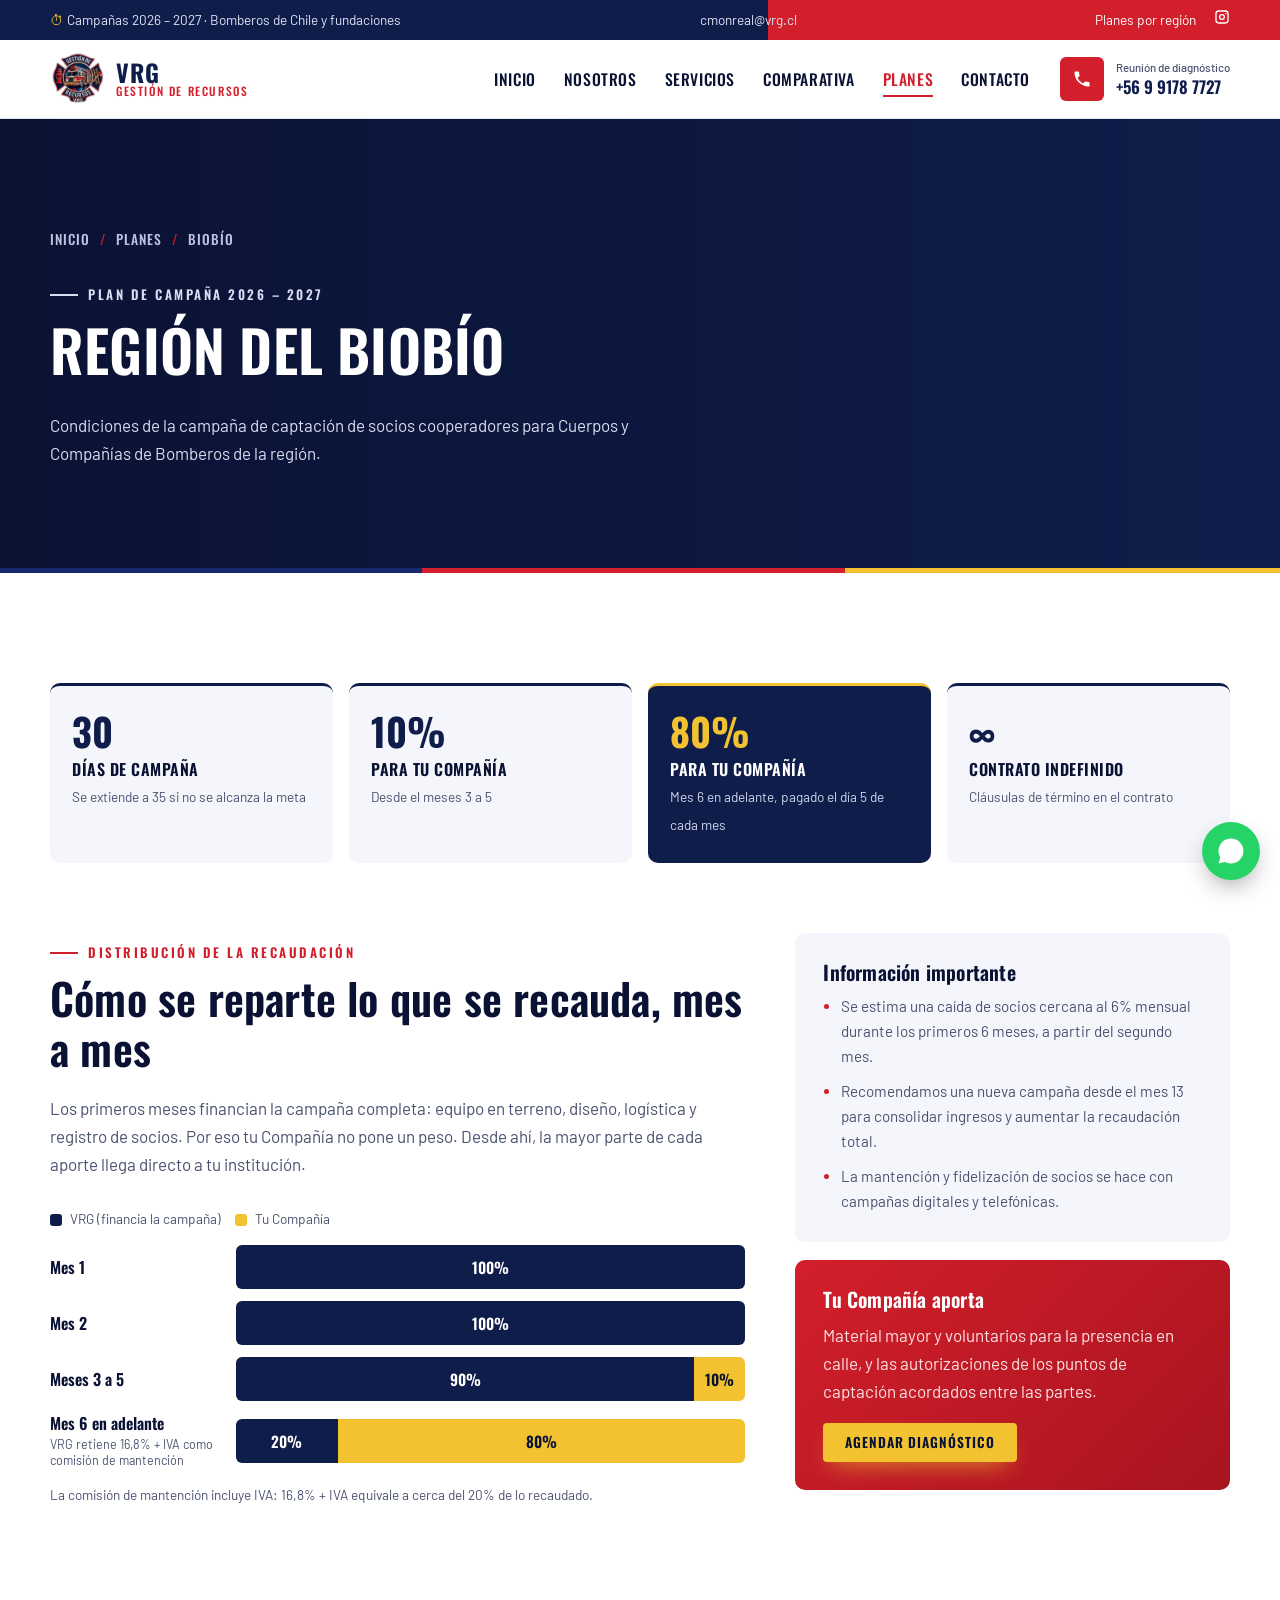
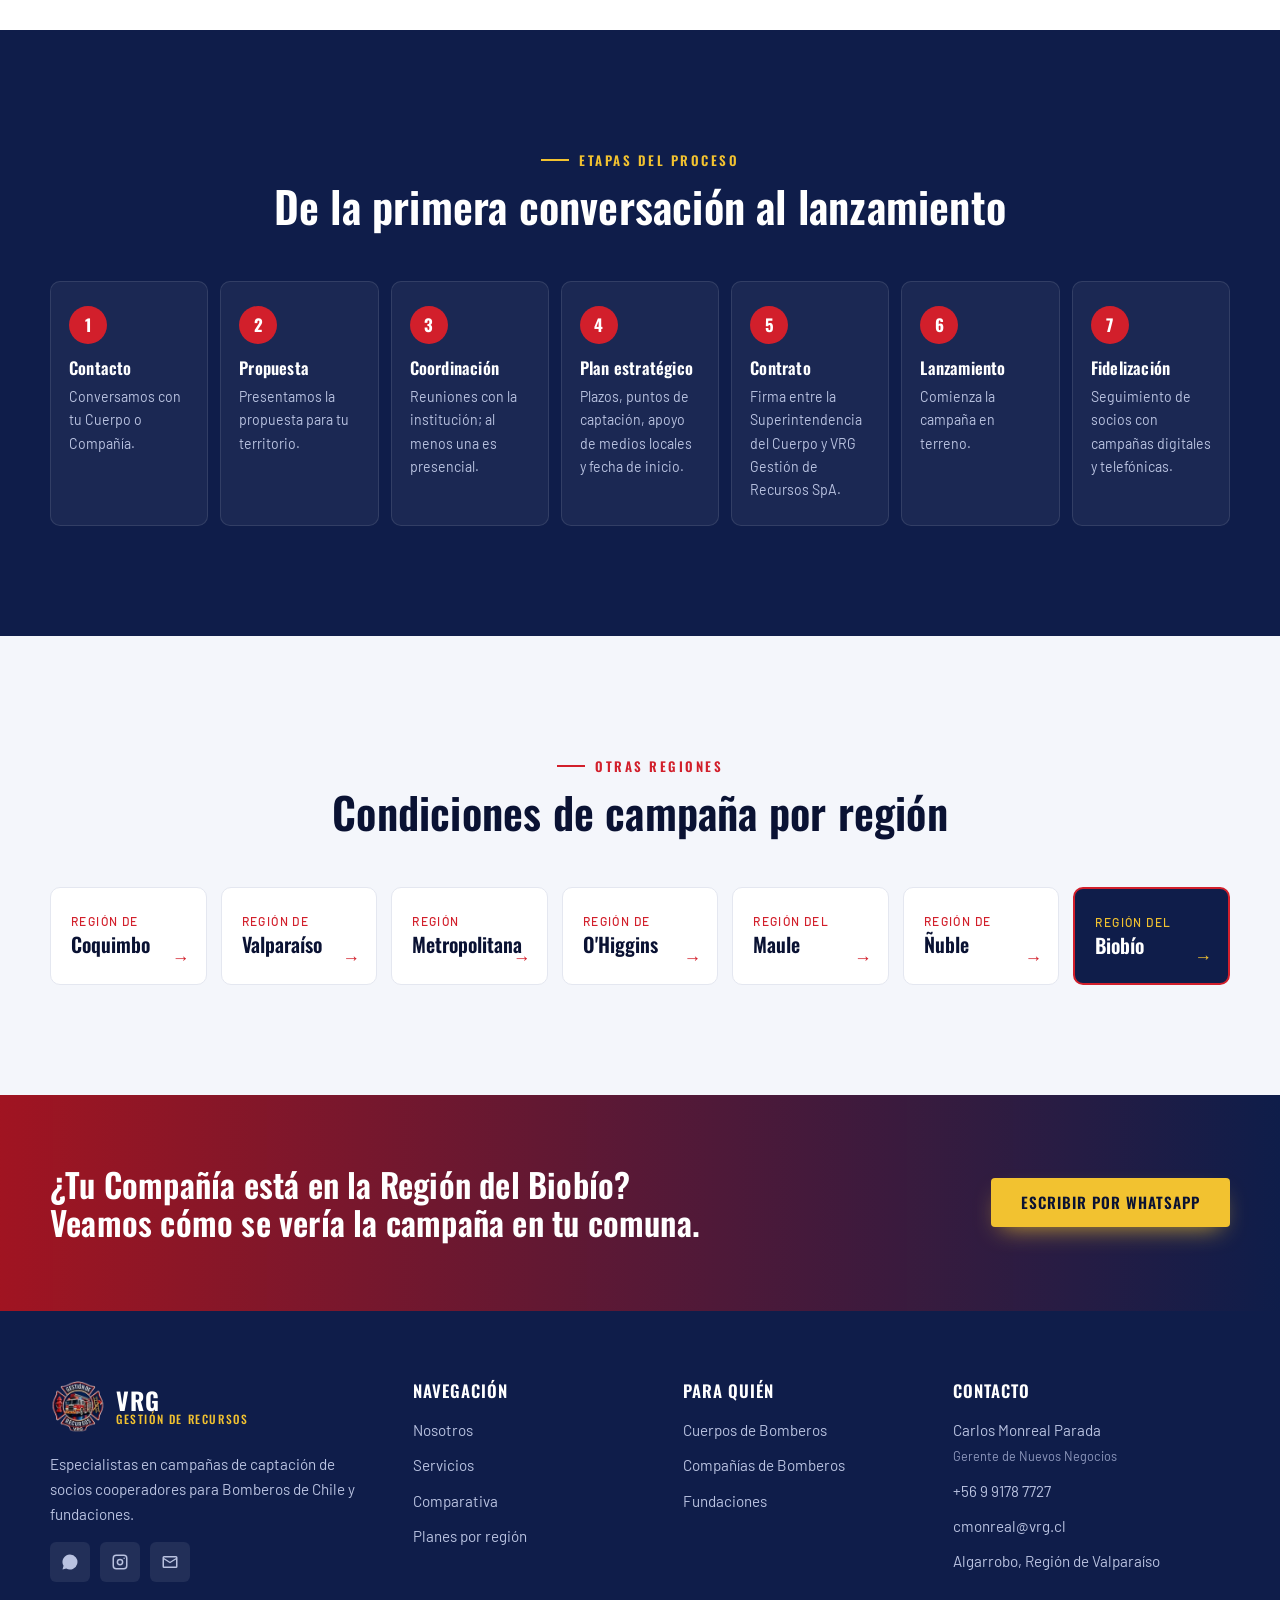
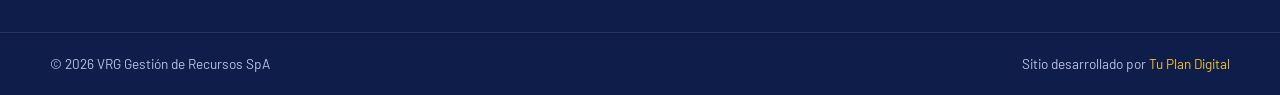
==== regiones/biobio.html @ d82e968e "Agrega páginas de condiciones por región" ====
<!DOCTYPE html>
<html lang="es-CL">
<head>
<meta charset="utf-8">
<meta name="viewport" content="width=device-width, initial-scale=1">
<title>Plan de campaña Región del Biobío 2026 – 2027 | VRG Gestión de Recursos</title>
<meta name="description" content="Condiciones de la campaña de captación de socios cooperadores de VRG para Bomberos de la Región del Biobío: 80% para la Compañía desde el mes 6, contrato indefinido y sin inversión.">
<meta name="theme-color" content="#0f1d4a">
<link rel="icon" type="image/png" href="../img/favicon.png">
<link rel="apple-touch-icon" href="../img/apple-touch-icon.png">
<link rel="preconnect" href="https://fonts.googleapis.com">
<link rel="preconnect" href="https://fonts.gstatic.com" crossorigin>
<link rel="preconnect" href="https://images.pexels.com">
<link href="https://fonts.googleapis.com/css2?family=Oswald:wght@500;600;700&family=Barlow:wght@400;500;600&display=swap" rel="stylesheet">
<link rel="stylesheet" href="../css/styles.css">
</head>
<body>

<!-- Página generada por scripts/generar-regiones.py: editar data/regiones.json, no este archivo. -->
<a class="skip" href="#contenido">Saltar al contenido</a>
<!-- Barra superior -->
<div class="topbar">
  <div class="wrap topbar__in">
    <p><span class="ico">⏱</span> Campañas 2026 – 2027 · <span class="hide-sm">Bomberos de Chile y fundaciones</span></p>
    <p class="hide-sm"><a href="mailto:cmonreal@vrg.cl">cmonreal@vrg.cl</a></p>
    <p class="topbar__right"><a href="../#regiones">Planes por región</a> <a class="topbar__ig" href="https://www.instagram.com/vrg_recaudaciones/" target="_blank" rel="noopener" aria-label="Instagram de VRG"><svg viewBox="0 0 24 24"><path d="M7 2h10a5 5 0 0 1 5 5v10a5 5 0 0 1-5 5H7a5 5 0 0 1-5-5V7a5 5 0 0 1 5-5zm0 2a3 3 0 0 0-3 3v10a3 3 0 0 0 3 3h10a3 3 0 0 0 3-3V7a3 3 0 0 0-3-3H7zm5 3.5a4.5 4.5 0 1 1 0 9 4.5 4.5 0 0 1 0-9zm0 2a2.5 2.5 0 1 0 0 5 2.5 2.5 0 0 0 0-5zM17.5 6a1 1 0 1 1 0 2 1 1 0 0 1 0-2z"/></svg></a></p>
  </div>
</div>

<!-- Encabezado -->
<header class="header">
  <div class="wrap header__in">
    <a class="brand" href="../#inicio">
      <picture><source srcset="../img/logo-vrg.webp" type="image/webp"><img src="../img/logo-vrg.png" alt="Logo VRG Gestión de Recursos" width="56" height="52"></picture>
      <span><strong>VRG</strong><small>Gestión de Recursos</small></span>
    </a>
    <input type="checkbox" id="nav-toggle" class="nav-toggle" aria-label="Abrir menú">
    <label for="nav-toggle" class="burger" aria-hidden="true"><span></span></label>
    <nav class="nav" aria-label="Principal">
      <a href="../#inicio">Inicio</a>
      <a href="../#nosotros">Nosotros</a>
      <a href="../#servicios">Servicios</a>
      <a href="../#comparativa">Comparativa</a>
      <a href="../#regiones" class="is-active">Planes</a>
      <a href="../#contacto">Contacto</a>
    </nav>
    <a class="header__call" href="tel:+56991787727">
      <span class="header__icon"><svg viewBox="0 0 24 24"><path d="M6.6 10.8a15.1 15.1 0 0 0 6.6 6.6l2.2-2.2a1 1 0 0 1 1-.25 11.4 11.4 0 0 0 3.6.57 1 1 0 0 1 1 1V20a1 1 0 0 1-1 1A17 17 0 0 1 3 4a1 1 0 0 1 1-1h3.5a1 1 0 0 1 1 1c0 1.25.2 2.45.57 3.57a1 1 0 0 1-.25 1z"/></svg></span>
      <span><small>Reunión de diagnóstico</small>+56 9 9178 7727</span>
    </a>
  </div>
</header>

<main id="contenido">

<section class="page-hero" style="--img:url('https://images.pexels.com/photos/5964741/pexels-photo-5964741.jpeg?auto=compress&cs=tinysrgb&w=1920')">
  <div class="wrap">
    <nav class="crumbs" aria-label="Ruta"><a href="../">Inicio</a><span>/</span><a href="../#regiones">Planes</a><span>/</span>Biobío</nav>
    <p class="eyebrow eyebrow--gold">Plan de campaña 2026 – 2027</p>
    <h1>Región del Biobío</h1>
    <p>Condiciones de la campaña de captación de socios cooperadores para Cuerpos y Compañías de Bomberos de la región.</p>
  </div>
</section>

<section class="section plan">
  <div class="wrap">
    <ul class="facts">
      <li class="reveal"><b>30</b><span>días de campaña</span><small>Se extiende a 35 si no se alcanza la meta</small></li>
      <li class="reveal"><b>10%</b><span>para tu Compañía</span><small>Desde el meses 3 a 5</small></li>
      <li class="reveal facts__hl"><b>80%</b><span>para tu Compañía</span><small>Mes 6 en adelante, pagado el día 5 de cada mes</small></li>
      <li class="reveal"><b>∞</b><span>contrato indefinido</span><small>Cláusulas de término en el contrato</small></li>
    </ul>

    <div class="plan__grid">
      <div class="plan__main">
        <p class="eyebrow">Distribución de la recaudación</p>
        <h2>Cómo se reparte lo que se recauda, mes a mes</h2>
        <p>Los primeros meses financian la campaña completa: equipo en terreno, diseño, logística y registro de socios. Por eso tu Compañía no pone un peso. Desde ahí, la mayor parte de cada aporte llega directo a tu institución.</p>
        
        
      <div class="split reveal">
        
        <div class="split__legend"><span class="dot dot--vrg"></span>VRG (financia la campaña) <span class="dot dot--cia"></span>Tu Compañía</div>
        <ol class="split__list">
          <li class="split__row">
            <div class="split__period">Mes 1</div>
            <div class="split__bar" role="img" aria-label="VRG 100%, Compañía 0%">
              <span class="split__vrg" style="--w:100%">100%</span>
              <span class="split__cia" style="--w:0%"></span>
            </div>
          </li>
          <li class="split__row">
            <div class="split__period">Mes 2</div>
            <div class="split__bar" role="img" aria-label="VRG 100%, Compañía 0%">
              <span class="split__vrg" style="--w:100%">100%</span>
              <span class="split__cia" style="--w:0%"></span>
            </div>
          </li>
          <li class="split__row">
            <div class="split__period">Meses 3 a 5</div>
            <div class="split__bar" role="img" aria-label="VRG 90%, Compañía 10%">
              <span class="split__vrg" style="--w:90%">90%</span>
              <span class="split__cia" style="--w:10%">10%</span>
            </div>
          </li>
          <li class="split__row">
            <div class="split__period">Mes 6 en adelante<small>VRG retiene 16,8% + IVA como comisión de mantención</small></div>
            <div class="split__bar" role="img" aria-label="VRG 20%, Compañía 80%">
              <span class="split__vrg" style="--w:20%">20%</span>
              <span class="split__cia" style="--w:80%">80%</span>
            </div>
          </li>
        </ol>
      </div>
        <p class="plan__iva">La comisión de mantención incluye IVA: 16,8% + IVA equivale a cerca del 20% de lo recaudado.</p>
      </div>

      <aside class="plan__side">
        <div class="note-card reveal">
          <h3>Información importante</h3>
          <ul>
            <li>Se estima una caída de socios cercana al 6% mensual durante los primeros 6 meses, a partir del segundo mes.</li>
            <li>Recomendamos una nueva campaña desde el mes 13 para consolidar ingresos y aumentar la recaudación total.</li>
            <li>La mantención y fidelización de socios se hace con campañas digitales y telefónicas.</li>
          </ul>
        </div>
        <div class="note-card note-card--red reveal">
          <h3>Tu Compañía aporta</h3>
          <p>Material mayor y voluntarios para la presencia en calle, y las autorizaciones de los puntos de captación acordados entre las partes.</p>
          <a class="btn btn--gold btn--sm" href="../#contacto">Agendar diagnóstico</a>
        </div>
      </aside>
    </div>
  </div>
</section>

<section class="section process">
  <div class="wrap">
    <div class="center reveal">
      <p class="eyebrow">Etapas del proceso</p>
      <h2>De la primera conversación al lanzamiento</h2>
    </div>
    <ol class="process__list">
      <li class="reveal"><h3>Contacto</h3><p>Conversamos con tu Cuerpo o Compañía.</p></li>
      <li class="reveal"><h3>Propuesta</h3><p>Presentamos la propuesta para tu territorio.</p></li>
      <li class="reveal"><h3>Coordinación</h3><p>Reuniones con la institución; al menos una es presencial.</p></li>
      <li class="reveal"><h3>Plan estratégico</h3><p>Plazos, puntos de captación, apoyo de medios locales y fecha de inicio.</p></li>
      <li class="reveal"><h3>Contrato</h3><p>Firma entre la Superintendencia del Cuerpo y VRG Gestión de Recursos SpA.</p></li>
      <li class="reveal"><h3>Lanzamiento</h3><p>Comienza la campaña en terreno.</p></li>
      <li class="reveal"><h3>Fidelización</h3><p>Seguimiento de socios con campañas digitales y telefónicas.</p></li>
    </ol>
  </div>
</section>

<section class="regions section regions--soft">
  <div class="wrap">
    <div class="center reveal">
      <p class="eyebrow">Otras regiones</p>
      <h2>Condiciones de campaña por región</h2>
    </div>
    <div class="regions__grid"><a class="region" href="coquimbo.html"><span>Región de</span>Coquimbo</a><a class="region" href="valparaiso.html"><span>Región de</span>Valparaíso</a><a class="region" href="metropolitana.html"><span>Región</span>Metropolitana</a><a class="region" href="ohiggins.html"><span>Región de</span>O&#x27;Higgins</a><a class="region" href="maule.html"><span>Región del</span>Maule</a><a class="region" href="nuble.html"><span>Región de</span>Ñuble</a><a class="region region--hl" href="biobio.html" aria-current="page"><span>Región del</span>Biobío</a></div>
  </div>
</section>

<section class="cta" style="--img:url('https://images.pexels.com/photos/11688879/pexels-photo-11688879.jpeg?auto=compress&cs=tinysrgb&w=1920')">
  <div class="wrap cta__in">
    <h2>¿Tu Compañía está en la Región del Biobío?<br>Veamos cómo se vería la campaña en tu comuna.</h2>
    <a class="btn btn--gold" href="https://wa.me/56991787727?text=Hola%20VRG%2C%20quiero%20agendar%20un%20diagn%C3%B3stico%20para%20la%20Regi%C3%B3n%20del%20Biob%C3%ADo" target="_blank" rel="noopener">Escribir por WhatsApp</a>
  </div>
</section>

</main>
<footer class="footer">
  <div class="wrap footer__grid">
    <div>
      <a class="brand brand--light" href="../#inicio">
        <img src="../img/logo-vrg.webp" alt="Logo VRG Gestión de Recursos" width="56" height="52" loading="lazy">
        <span><strong>VRG</strong><small>Gestión de Recursos</small></span>
      </a>
      <p>Especialistas en campañas de captación de socios cooperadores para Bomberos de Chile y fundaciones.</p>
      <div class="social">
        <a href="https://wa.me/56991787727" target="_blank" rel="noopener" aria-label="WhatsApp"><svg viewBox="0 0 24 24"><path d="M12 2a10 10 0 0 0-8.6 15.1L2 22l5-1.3A10 10 0 1 0 12 2zm4.4 12c-.2-.1-1.4-.7-1.7-.8s-.4-.1-.5.1-.6.8-.8 1-.3.2-.5.1a6.6 6.6 0 0 1-3.3-2.9c-.2-.4.2-.4.7-1.3.1-.2 0-.3 0-.4l-.8-1.8c-.2-.5-.4-.4-.5-.4h-.5a.9.9 0 0 0-.7.3 2.8 2.8 0 0 0-.9 2.1 4.9 4.9 0 0 0 1 2.6 11.2 11.2 0 0 0 4.3 3.8c1.6.7 2.2.7 3 .6a2.6 2.6 0 0 0 1.7-1.2 2.1 2.1 0 0 0 .1-1.2c0-.1-.2-.2-.5-.3z"/></svg></a>
        <a href="https://www.instagram.com/vrg_recaudaciones/" target="_blank" rel="noopener" aria-label="Instagram"><svg viewBox="0 0 24 24"><path d="M7 2h10a5 5 0 0 1 5 5v10a5 5 0 0 1-5 5H7a5 5 0 0 1-5-5V7a5 5 0 0 1 5-5zm0 2a3 3 0 0 0-3 3v10a3 3 0 0 0 3 3h10a3 3 0 0 0 3-3V7a3 3 0 0 0-3-3H7zm5 3.5a4.5 4.5 0 1 1 0 9 4.5 4.5 0 0 1 0-9zm0 2a2.5 2.5 0 1 0 0 5 2.5 2.5 0 0 0 0-5zM17.5 6a1 1 0 1 1 0 2 1 1 0 0 1 0-2z"/></svg></a>
        <a href="mailto:cmonreal@vrg.cl" aria-label="Correo"><svg viewBox="0 0 24 24"><path d="M4 4h16a2 2 0 0 1 2 2v12a2 2 0 0 1-2 2H4a2 2 0 0 1-2-2V6a2 2 0 0 1 2-2zm0 2v.5l8 5 8-5V6H4zm16 2.8-8 5-8-5V18h16V8.8z"/></svg></a>
      </div>
    </div>
    <div>
      <h4>Navegación</h4>
      <ul><li><a href="../#nosotros">Nosotros</a></li><li><a href="../#servicios">Servicios</a></li><li><a href="../#comparativa">Comparativa</a></li><li><a href="../#regiones">Planes por región</a></li></ul>
    </div>
    <div>
      <h4>Para quién</h4>
      <ul><li>Cuerpos de Bomberos</li><li>Compañías de Bomberos</li><li>Fundaciones</li></ul>
    </div>
    <div>
      <h4>Contacto</h4>
      <ul class="footer__contact">
        <li>Carlos Monreal Parada<br><small>Gerente de Nuevos Negocios</small></li>
        <li><a href="tel:+56991787727">+56 9 9178 7727</a></li>
        <li><a href="mailto:cmonreal@vrg.cl">cmonreal@vrg.cl</a></li>
        <li>Algarrobo, Región de Valparaíso</li>
      </ul>
    </div>
  </div>
  <div class="footer__bottom">
    <div class="wrap footer__bottom-in">
      <p>© 2026 VRG Gestión de Recursos SpA</p>
      <p>Sitio desarrollado por <a href="https://tuplandigital.cl" target="_blank" rel="noopener">Tu Plan Digital</a></p>
    </div>
  </div>
</footer>

<a class="wa-float" href="https://wa.me/56991787727?text=Hola%20VRG%2C%20quiero%20m%C3%A1s%20informaci%C3%B3n" target="_blank" rel="noopener" aria-label="Escribir por WhatsApp"><svg viewBox="0 0 24 24"><path d="M12 2a10 10 0 0 0-8.6 15.1L2 22l5-1.3A10 10 0 1 0 12 2zm4.4 12c-.2-.1-1.4-.7-1.7-.8s-.4-.1-.5.1-.6.8-.8 1-.3.2-.5.1a6.6 6.6 0 0 1-3.3-2.9c-.2-.4.2-.4.7-1.3.1-.2 0-.3 0-.4l-.8-1.8c-.2-.5-.4-.4-.5-.4h-.5a.9.9 0 0 0-.7.3 2.8 2.8 0 0 0-.9 2.1 4.9 4.9 0 0 0 1 2.6 11.2 11.2 0 0 0 4.3 3.8c1.6.7 2.2.7 3 .6a2.6 2.6 0 0 0 1.7-1.2 2.1 2.1 0 0 0 .1-1.2c0-.1-.2-.2-.5-.3z"/></svg></a>

</body>
</html>
---- css/styles.css ----
/* =========================================================
   VRG Gestión de Recursos — estilos
   Paleta tomada del logo y de sus publicaciones:
   azul marino, rojo bombero y dorado.
   ========================================================= */
:root {
  --navy: #0f1d4a;
  --navy-2: #16296b;
  --ink: #0a1233;
  --red: #d21f2b;
  --red-2: #a8141f;
  --gold: #f2c230;
  --gold-2: #d9a514;
  --text: #4a5270;
  --line: #e4e7f0;
  --bg-soft: #f4f6fb;
  --white: #fff;
  --radius: 10px;
  --shadow: 0 18px 40px -18px rgba(10, 18, 51, .35);
  --font-h: "Oswald", "Arial Narrow", sans-serif;
  --font-b: "Barlow", system-ui, sans-serif;
  --wrap: 1180px;
}

*, *::before, *::after { box-sizing: border-box; }
html { scroll-behavior: smooth; scroll-padding-top: 90px; }
body { margin: 0; overflow-x: clip; font: 400 17px/1.65 var(--font-b); color: var(--text); background: var(--white); -webkit-font-smoothing: antialiased; }
img { max-width: 100%; display: block; }
a { color: inherit; text-decoration: none; }
h1, h2, h3, h4 { font-family: var(--font-h); color: var(--ink); line-height: 1.15; margin: 0 0 .5em; font-weight: 600; letter-spacing: .2px; }
h2 { font-size: clamp(1.9rem, 3.4vw, 2.7rem); }
h3 { font-size: 1.25rem; }
p { margin: 0 0 1em; }
svg { width: 1em; height: 1em; fill: currentColor; }
.wrap { width: min(var(--wrap), 100% - 40px); margin-inline: auto; }
.section { padding: clamp(70px, 9vw, 110px) 0; }
.center { text-align: center; max-width: 760px; margin: 0 auto 50px; }
.lead { font-size: 1.12rem; color: var(--ink); }
.skip { position: absolute; left: -999px; }
.skip:focus { left: 10px; top: 10px; z-index: 99; background: var(--gold); padding: 8px 14px; }

/* Etiquetas sobre los títulos */
.eyebrow { font: 600 .82rem/1 var(--font-h); text-transform: uppercase; letter-spacing: 2.5px; color: var(--red); display: inline-flex; align-items: center; gap: 10px; margin-bottom: 14px; }
.eyebrow::before { content: ""; width: 28px; height: 2px; background: currentColor; }
.eyebrow--light { color: #fff; }
.eyebrow--gold { color: var(--gold); }
.center .eyebrow { justify-content: center; }

/* Botones */
.btn { display: inline-flex; align-items: center; gap: 8px; font: 600 .95rem/1 var(--font-h); text-transform: uppercase; letter-spacing: 1px; padding: 17px 30px; border-radius: 4px; transition: transform .25s, background .25s, color .25s, box-shadow .25s; }
.btn:hover { transform: translateY(-2px); }
.btn--gold { background: var(--gold); color: var(--ink); box-shadow: 0 10px 24px -10px rgba(242, 194, 48, .8); }
.btn--gold:hover { background: #ffd34d; }
.btn--ghost { border: 2px solid rgba(255,255,255,.6); color: #fff; }
.btn--ghost:hover { background: #fff; color: var(--ink); }
.btn--sm { padding: 13px 22px; font-size: .85rem; }

/* ---------- Barra superior ---------- */
.topbar { background: linear-gradient(90deg, var(--navy) 0 60%, var(--red) 60%); color: #dfe4f5; font-size: .85rem; }
.topbar__in { display: flex; justify-content: space-between; align-items: center; gap: 20px; min-height: 40px; }
.topbar p { margin: 0; }
.topbar a:hover { color: var(--gold); }
.topbar__right { display: flex; align-items: center; gap: 18px; color: #fff; }
.topbar__ig svg { width: 16px; height: 16px; }
.ico { color: var(--gold); }

/* ---------- Encabezado ---------- */
.header { position: sticky; top: 0; z-index: 50; background: rgba(255,255,255,.96); backdrop-filter: blur(8px); border-bottom: 1px solid var(--line); }
.header__in { display: flex; align-items: center; gap: 30px; min-height: 78px; }
.brand { display: flex; align-items: center; gap: 10px; }
.brand img { width: 56px; height: auto; }
.brand span { display: flex; flex-direction: column; line-height: 1; }
.brand strong { font: 700 1.5rem/1 var(--font-h); color: var(--navy); letter-spacing: 1px; }
.brand small { font: 500 .72rem/1.3 var(--font-h); text-transform: uppercase; letter-spacing: 1.6px; color: var(--red); }
.brand--light strong { color: #fff; }
.brand--light small { color: var(--gold); }
.nav { display: flex; gap: 28px; margin-left: auto; }
.nav a { font: 500 .98rem var(--font-h); color: var(--ink); text-transform: uppercase; letter-spacing: .6px; position: relative; padding: 6px 0; }
.nav a::after { content: ""; position: absolute; left: 0; bottom: 0; height: 2px; width: 0; background: var(--red); transition: width .3s; }
.nav a:hover::after, .nav a.is-active::after { width: 100%; }
.nav a.is-active { color: var(--red); }
.header__call { display: flex; align-items: center; gap: 12px; font: 600 1.05rem var(--font-h); color: var(--navy); }
.header__call small { display: block; font: 500 .72rem var(--font-b); color: var(--text); }
.header__icon { width: 44px; height: 44px; border-radius: 6px; background: var(--red); color: #fff; display: grid; place-items: center; }
.header__icon svg { width: 20px; height: 20px; }
.nav-toggle, .burger { display: none; }

/* ---------- Hero ---------- */
.hero { position: relative; color: #fff; overflow: hidden; isolation: isolate; }
.hero__bg { position: absolute; inset: 0; z-index: -1; background:
  linear-gradient(90deg, rgba(10,18,51,.97) 0%, rgba(15,29,74,.88) 42%, rgba(15,29,74,.35) 100%),
  var(--img) center 30% / cover no-repeat, var(--navy);
  animation: zoom 18s ease-out both; }
.hero::after { content: ""; position: absolute; left: 0; right: 0; bottom: 0; height: 5px; background: linear-gradient(90deg, var(--navy-2) 33%, var(--red) 33% 66%, var(--gold) 66%); }
.hero__in { min-height: clamp(560px, 82vh, 720px); display: grid; align-content: center; gap: 50px; padding: 80px 0 60px; }
.hero__copy { max-width: 640px; }
.hero h1 { color: #fff; font-size: clamp(2.4rem, 5.2vw, 4rem); font-weight: 700; text-transform: uppercase; line-height: 1.05; }
.hero__lead { font-size: 1.12rem; color: #d7ddf0; max-width: 540px; }
.hero__ctas { display: flex; flex-wrap: wrap; gap: 14px; margin-top: 28px; }
.hero__stats { list-style: none; margin: 0; padding: 0; display: grid; grid-template-columns: repeat(3, 1fr); max-width: 620px; margin-left: auto; background: rgba(10,18,51,.72); border: 1px solid rgba(255,255,255,.12); border-radius: var(--radius); backdrop-filter: blur(6px); }
.hero__stats li { padding: 22px 18px; text-align: center; }
.hero__stats li + li { border-left: 1px solid rgba(255,255,255,.12); }
.hero__stats b { display: block; font: 700 2.4rem/1 var(--font-h); color: var(--gold); }
.hero__stats sup { font-size: .5em; }
.hero__stats span { font-size: .85rem; color: #cfd6ee; }

/* ---------- Nosotros ---------- */
.about__in { display: grid; grid-template-columns: 1.05fr 1fr; gap: 70px; align-items: center; }
.about__media { position: relative; padding: 0 60px 70px 0; }
.about__main { width: 100%; aspect-ratio: 6/5; object-fit: cover; border-radius: var(--radius); box-shadow: var(--shadow); }
.about__inset { position: absolute; right: 0; bottom: 0; width: 46%; aspect-ratio: 4/3; object-fit: cover; border: 8px solid #fff; border-radius: var(--radius); box-shadow: var(--shadow); }
.about__badge { position: absolute; top: 24px; right: 24px; background: var(--red); color: #fff; padding: 16px 20px; border-radius: 6px; font: 600 1rem var(--font-h); text-align: center; box-shadow: var(--shadow); }
.about__badge svg { width: 26px; height: 26px; display: block; margin: 0 auto 6px; }
.about__badge small { display: block; font: 500 .75rem var(--font-b); opacity: .85; }
.checks { list-style: none; padding: 0; margin: 26px 0 0; display: grid; gap: 14px; }
.checks li { padding-left: 38px; position: relative; }
.checks li::before { content: "✓"; position: absolute; left: 0; top: 2px; width: 24px; height: 24px; border-radius: 4px; background: var(--red); color: #fff; font-size: .8rem; display: grid; place-items: center; }
.checks b { font-family: var(--font-h); color: var(--ink); font-weight: 600; margin-right: 6px; }

/* ---------- Franja valor ---------- */
.value { display: grid; grid-template-columns: 1fr 1.4fr; }
.value__left { background: var(--navy); padding: 60px max(20px, calc((100vw - var(--wrap)) / 2)); padding-right: 50px; }
.value__left h2 { color: #fff; font-size: clamp(1.6rem, 2.6vw, 2.1rem); margin: 0; }
.value__right { position: relative; padding: 60px max(20px, calc((100vw - var(--wrap)) / 2)) 60px 70px; color: #fff; background: linear-gradient(100deg, var(--red) 0 55%, rgba(210,31,43,.82)), var(--img) center / cover; clip-path: polygon(40px 0, 100% 0, 100% 100%, 0 100%); margin-left: -40px; display: flex; flex-direction: column; justify-content: center; align-items: flex-start; }
.value__right p { font-size: 1.08rem; max-width: 560px; }

/* ---------- Servicios ---------- */
.head-split { display: grid; grid-template-columns: 1fr 1fr; gap: 50px; align-items: end; margin-bottom: 46px; }
.head-split h2 { margin: 0; }
.head-split > p { border-left: 3px solid var(--red); padding-left: 20px; margin: 0; }
.grid-services { display: grid; grid-template-columns: repeat(3, 1fr); grid-auto-rows: 250px; gap: 16px; }
.card { position: relative; border-radius: var(--radius); overflow: hidden; color: #fff; padding: 24px; display: flex; flex-direction: column; justify-content: flex-end; isolation: isolate; }
.card::before { content: ""; position: absolute; inset: 0; z-index: -2; background: var(--img) center / cover, var(--navy); transition: transform .6s; }
.card::after { content: ""; position: absolute; inset: 0; z-index: -1; background: linear-gradient(180deg, rgba(10,18,51,.15) 0%, rgba(10,18,51,.92) 78%); transition: background .4s; }
.card:hover::before { transform: scale(1.07); }
.card:hover::after { background: linear-gradient(180deg, rgba(168,20,31,.35) 0%, rgba(10,18,51,.95) 78%); }
.card h3 { color: #fff; margin-bottom: 6px; }
.card p { font-size: .93rem; color: #d7ddf0; margin: 0; }
.card__num { position: absolute; top: 18px; left: 24px; font: 700 1rem var(--font-h); color: var(--gold); letter-spacing: 1px; }
.card--xl { grid-column: span 2; grid-row: span 2; padding: 36px; }
.card--xl h3 { font-size: 1.9rem; }
.card--xl p { font-size: 1.05rem; max-width: 480px; }

/* ---------- En terreno ---------- */
.field { position: relative; color: #fff; text-align: center; background: linear-gradient(rgba(10,18,51,.86), rgba(10,18,51,.92)), var(--img) center / cover fixed, var(--navy); padding: clamp(80px, 10vw, 120px) 0; }
.field h2 { color: #fff; max-width: 720px; margin: 0 auto 50px; }
.field .eyebrow { justify-content: center; }
.field__pillars { display: grid; grid-template-columns: repeat(3, 1fr); gap: 24px; }
.field__pillars > div { padding: 34px 26px; border: 1px solid rgba(255,255,255,.14); border-top: 3px solid var(--gold); border-radius: var(--radius); background: rgba(255,255,255,.04); transition: transform .3s, background .3s; }
.field__pillars > div:hover { transform: translateY(-6px); background: rgba(255,255,255,.08); }
.field__pillars svg { width: 42px; height: 42px; color: var(--gold); margin-bottom: 14px; }
.field__pillars h3 { color: #fff; text-transform: uppercase; }
.field__pillars p { color: #cfd6ee; margin: 0; font-size: .95rem; }

/* ---------- Comparativa ---------- */
.compare { background: var(--ink) radial-gradient(circle at 50% 0, var(--navy-2), var(--ink) 65%); }
.compare h2 { color: var(--gold); text-transform: uppercase; }
.compare__sub { color: #cfd6ee; }
.compare__sub--dark { color: var(--text); }
.compare__grid { display: grid; grid-template-columns: repeat(4, 1fr); gap: 18px; }
.opt { position: relative; border-radius: var(--radius); overflow: hidden; min-height: 330px; display: flex; align-items: flex-end; background: var(--img) center / cover, var(--navy); border: 2px solid rgba(255,255,255,.12); }
.opt__body { width: 100%; padding: 22px; background: rgba(10,18,51,.92); border-top: 3px solid var(--gold-2); text-align: center; color: #fff; }
.opt h3 { color: #fff; text-transform: uppercase; font-size: 1.05rem; margin-bottom: 4px; }
.opt b { display: block; font: 700 1.9rem/1.1 var(--font-h); }
.opt span { font: 500 .85rem var(--font-h); text-transform: uppercase; letter-spacing: 1px; color: #b9c2e0; }
.opt--vrg { border-color: var(--gold); transform: translateY(-14px); box-shadow: 0 24px 50px -20px rgba(242,194,48,.55); }
.opt--vrg .opt__body { background: var(--gold); color: var(--ink); }
.opt--vrg h3, .opt--vrg span { color: var(--ink); }
.opt--vrg::before { content: "La mejor opción"; position: absolute; top: 14px; left: 14px; background: var(--red); color: #fff; font: 600 .75rem var(--font-h); text-transform: uppercase; letter-spacing: 1px; padding: 6px 10px; border-radius: 3px; }
.compare__note { text-align: center; color: #8e98bd; font-size: .82rem; margin: 34px 0 0; }

/* ---------- Por qué VRG ---------- */
.why__in { display: grid; grid-template-columns: 1.1fr .9fr; gap: 70px; align-items: center; }
.feats { list-style: none; padding: 0; margin: 30px 0 0; display: grid; gap: 22px; }
.feats li { display: flex; gap: 18px; }
.feats__ico { flex: none; width: 48px; height: 48px; border-radius: 6px; background: rgba(210,31,43,.1); color: var(--red); display: grid; place-items: center; font: 700 1.3rem var(--font-h); transition: background .3s, color .3s; }
.feats li:hover .feats__ico { background: var(--red); color: #fff; }
.feats h3 { font-size: 1.12rem; margin-bottom: 2px; }
.feats p { margin: 0; font-size: .95rem; }
.why__media { position: relative; }
.why__media img { width: 100%; aspect-ratio: 5/6; object-fit: cover; border-radius: var(--radius); box-shadow: var(--shadow); }
.why__badge { position: absolute; top: 26px; right: -18px; background: var(--red); color: #fff; padding: 20px 24px; border-radius: 6px; text-align: center; box-shadow: var(--shadow); }
.why__badge b { display: block; font: 700 2.6rem/1 var(--font-h); }
.why__badge span { font-size: .8rem; text-transform: uppercase; letter-spacing: 1px; }

/* ---------- Misión / Visión ---------- */
.mv { display: grid; grid-template-columns: 1fr 1.1fr; background: var(--navy); }
.mv__media { position: relative; min-height: 520px; background: linear-gradient(0deg, rgba(10,18,51,.5), transparent 60%), var(--img) center / cover; display: flex; align-items: flex-end; padding: 34px; }
.mv__card { background: linear-gradient(135deg, var(--red), var(--red-2)); color: #fff; padding: 28px; border-radius: var(--radius); max-width: 340px; box-shadow: var(--shadow); }
.mv__card h3 { color: #fff; }
.mv__card p { font-size: .95rem; color: #ffe1e3; }
.mv__copy { padding: clamp(50px, 7vw, 90px) clamp(24px, 6vw, 80px); color: #cfd6ee; }
.mv__copy h2 { color: #fff; }
.mv dl { margin: 26px 0 0; }
.mv dt { font: 600 1rem var(--font-h); color: var(--gold); text-transform: uppercase; letter-spacing: 1.5px; }
.mv dd { margin: 4px 0 20px; padding-bottom: 20px; border-bottom: 1px solid rgba(255,255,255,.1); }
.mv__sign { display: flex; align-items: center; gap: 14px; }
.mv__sign b { display: block; color: #fff; font-family: var(--font-h); font-weight: 500; }
.mv__sign span { font-size: .85rem; }

/* ---------- Cómo trabajamos ---------- */
.steps__in { display: grid; grid-template-columns: .9fr 1.1fr; gap: 60px; align-items: start; }
.steps__head img { margin-top: 26px; border-radius: var(--radius); width: 100%; aspect-ratio: 3/2; object-fit: cover; box-shadow: var(--shadow); }
.steps__list { list-style: none; counter-reset: s; margin: 0; padding: 0; display: grid; grid-template-columns: 1fr 1fr; gap: 18px; }
.steps__list li { counter-increment: s; background: var(--bg-soft); border-radius: var(--radius); padding: 30px 24px 24px; position: relative; border-bottom: 3px solid transparent; transition: border-color .3s, transform .3s, background .3s; }
.steps__list li:hover { border-color: var(--red); transform: translateY(-4px); background: #fff; box-shadow: var(--shadow); }
.steps__list li::before { content: "0" counter(s); font: 700 2.4rem/1 var(--font-h); color: var(--red); opacity: .9; display: block; margin-bottom: 12px; }
.steps__list h3 { font-size: 1.15rem; }
.steps__list p { margin: 0; font-size: .95rem; }

/* ---------- Contacto + preguntas ---------- */
.help { background: var(--bg-soft); }
.help__box { display: grid; grid-template-columns: .9fr 1.1fr; background: var(--navy); border-radius: 14px; overflow: hidden; box-shadow: var(--shadow); }
.help__left { padding: clamp(32px, 5vw, 56px); color: #cfd6ee; }
.help__left h2 { color: #fff; }
.help__item { display: flex; align-items: center; gap: 16px; background: var(--red); color: #fff; border-radius: 8px; padding: 16px 18px; margin-top: 14px; transition: background .25s, transform .25s; }
.help__item + .help__item { background: #fff; color: var(--ink); }
.help__item:hover { transform: translateX(4px); }
.help__item b { display: block; font-family: var(--font-h); font-weight: 600; }
.help__ico { width: 46px; height: 46px; border-radius: 6px; border: 2px solid currentColor; display: grid; place-items: center; flex: none; }
.help__ico svg { width: 22px; height: 22px; }
.help__right { background: var(--ink); padding: clamp(32px, 5vw, 56px); }
.help details { border-bottom: 1px solid rgba(255,255,255,.12); }
.help summary { list-style: none; cursor: pointer; color: #fff; font: 500 1.05rem var(--font-h); padding: 18px 34px 18px 0; position: relative; }
.help summary::-webkit-details-marker { display: none; }
.help summary::after { content: "+"; position: absolute; right: 4px; top: 50%; translate: 0 -50%; color: var(--gold); font-size: 1.5rem; transition: rotate .3s; }
.help details[open] summary::after { rotate: 45deg; }
.help details p { color: #b9c2e0; margin: 0 0 18px; font-size: .95rem; }

/* ---------- Regiones ---------- */
.regions__grid { display: grid; grid-template-columns: repeat(auto-fit, minmax(150px, 1fr)); gap: 14px; }
.region { position: relative; padding: 26px 20px; border-radius: var(--radius); border: 1px solid var(--line); font: 600 1.25rem/1.2 var(--font-h); color: var(--ink); background: #fff; overflow: hidden; transition: color .3s, border-color .3s, transform .3s; isolation: isolate; }
.region span { display: block; font: 500 .75rem var(--font-b); text-transform: uppercase; letter-spacing: 1.4px; color: var(--red); margin-bottom: 4px; transition: color .3s; }
.region::after { content: "→"; position: absolute; right: 16px; bottom: 16px; font-size: 1.1rem; color: var(--red); transition: color .3s, translate .3s; }
.region::before { content: ""; position: absolute; inset: 0; z-index: -1; background: var(--navy); transform: translateY(101%); transition: transform .35s; }
.region:hover { color: #fff; border-color: var(--navy); transform: translateY(-4px); }
.region:hover::before { transform: none; }
.region:hover span, .region:hover::after { color: var(--gold); }
.region:hover::after { translate: 4px 0; }
.region--hl { border: 2px solid var(--red); }

/* ---------- CTA ---------- */
.cta { color: #fff; background: linear-gradient(90deg, rgba(168,20,31,.95), rgba(15,29,74,.9)), var(--img) center / cover, var(--navy); padding: 70px 0; }
.cta__in { display: flex; align-items: center; justify-content: space-between; gap: 30px; flex-wrap: wrap; }
.cta h2 { color: #fff; margin: 0; font-size: clamp(1.5rem, 2.6vw, 2.1rem); }

/* ---------- Pie ---------- */
.footer { background: var(--navy); color: #b9c2e0; font-size: .95rem; }
.footer__grid { display: grid; grid-template-columns: 1.4fr 1fr 1fr 1.2fr; gap: 40px; padding: 70px 0 50px; }
.footer .brand { margin-bottom: 18px; }
.footer h4 { color: #fff; font-size: 1.05rem; text-transform: uppercase; letter-spacing: 1px; margin-bottom: 18px; }
.footer ul { list-style: none; margin: 0; padding: 0; display: grid; gap: 10px; }
.footer a:hover { color: var(--gold); }
.footer__contact small { color: #8e98bd; }
.social { display: flex; gap: 10px; }
.social a { width: 40px; height: 40px; border-radius: 6px; background: rgba(255,255,255,.08); display: grid; place-items: center; transition: background .25s, color .25s; }
.social a:hover { background: var(--red); color: #fff; }
.social svg { width: 18px; height: 18px; }
.footer__bottom { border-top: 1px solid rgba(255,255,255,.1); font-size: .85rem; }
.footer__bottom-in { display: flex; justify-content: space-between; gap: 10px; flex-wrap: wrap; padding: 20px 0; }
.footer__bottom p { margin: 0; }
.footer__bottom a { color: var(--gold); }

/* Botón flotante de WhatsApp */
.wa-float { position: fixed; right: 20px; bottom: 20px; z-index: 60; width: 58px; height: 58px; border-radius: 50%; background: #25d366; color: #fff; display: grid; place-items: center; box-shadow: 0 10px 26px -8px rgba(0,0,0,.45); animation: pulse 2.6s infinite; }
.wa-float svg { width: 30px; height: 30px; }

/* ---------- Animaciones (solo CSS) ---------- */
@keyframes zoom { from { transform: scale(1.08); } to { transform: none; } }
@keyframes pulse { 0%, 100% { box-shadow: 0 0 0 0 rgba(37,211,102,.5); } 60% { box-shadow: 0 0 0 16px rgba(37,211,102,0); } }
@keyframes rise { from { opacity: 0; translate: 0 40px; } to { opacity: 1; translate: 0 0; } }
.hero .reveal { animation: rise .9s cubic-bezier(.2,.7,.2,1) both; }
.hero .hero__stats { animation-delay: .25s; }
@supports (animation-timeline: view()) {
  main section:not(.hero) .reveal { animation: rise linear both; animation-timeline: view(); animation-range: entry 0% entry 45%; }
}
@media (prefers-reduced-motion: reduce) {
  *, *::before, *::after { animation: none !important; transition: none !important; scroll-behavior: auto !important; }
}


/* =========================================================
   Páginas por región
   ========================================================= */
.page-hero { position: relative; color: #fff; padding: clamp(70px, 9vw, 110px) 0 clamp(60px, 7vw, 90px); background: linear-gradient(90deg, rgba(10,18,51,.96), rgba(15,29,74,.75)), var(--img) center 35% / cover, var(--navy); }
.page-hero::after { content: ""; position: absolute; left: 0; right: 0; bottom: 0; height: 5px; background: linear-gradient(90deg, var(--navy-2) 33%, var(--red) 33% 66%, var(--gold) 66%); }
.page-hero h1 { color: #fff; font-size: clamp(2.2rem, 5vw, 3.6rem); text-transform: uppercase; }
.page-hero p { color: #d7ddf0; max-width: 600px; }
.crumbs { display: flex; gap: 10px; font: 500 .85rem var(--font-h); text-transform: uppercase; letter-spacing: 1px; color: #b9c2e0; margin-bottom: 26px; }
.crumbs a:hover { color: var(--gold); }
.crumbs span { color: var(--red); }

.facts { list-style: none; padding: 0; margin: 0 0 70px; display: grid; grid-template-columns: repeat(4, 1fr); gap: 16px; }
.facts li { background: var(--bg-soft); border-radius: var(--radius); padding: 26px 22px; border-top: 3px solid var(--navy); }
.facts b { display: block; font: 700 2.4rem/1 var(--font-h); color: var(--navy); margin-bottom: 6px; }
.facts span { display: block; font: 600 1rem var(--font-h); color: var(--ink); text-transform: uppercase; letter-spacing: .5px; }
.facts small { color: var(--text); font-size: .85rem; }
.facts__hl { background: var(--navy) !important; border-top-color: var(--gold) !important; }
.facts__hl b { color: var(--gold); }
.facts__hl span { color: #fff; }
.facts__hl small { color: #cfd6ee; }

.plan__grid { display: grid; grid-template-columns: minmax(0, 1.6fr) minmax(0, 1fr); gap: 50px; align-items: start; }
.plan__hint { background: rgba(242,194,48,.15); border-left: 3px solid var(--gold-2); padding: 12px 16px; border-radius: 4px; color: var(--ink); }
.plan__iva { font-size: .85rem; color: var(--text); margin-top: 16px; }
.split { margin-top: 30px; }
.split__zone { font-size: 1.1rem; color: var(--red); text-transform: uppercase; letter-spacing: .5px; }
.split__legend { display: flex; flex-wrap: wrap; align-items: center; gap: 8px 14px; font-size: .85rem; margin-bottom: 14px; }
.dot { width: 12px; height: 12px; border-radius: 3px; display: inline-block; margin-right: -6px; }
.dot--vrg { background: var(--navy); }
.dot--cia { background: var(--gold); }
.split__list { list-style: none; margin: 0; padding: 0; display: grid; gap: 12px; }
.split__row { display: grid; grid-template-columns: 170px 1fr; gap: 16px; align-items: center; }
.split__period { font: 600 1rem/1.25 var(--font-h); color: var(--ink); }
.split__period small { display: block; font: 400 .78rem/1.3 var(--font-b); color: var(--text); margin-top: 3px; }
.split__bar { display: flex; height: 44px; border-radius: 6px; overflow: hidden; background: var(--bg-soft); }
.split__bar span { width: var(--w); display: grid; place-items: center; font: 600 .95rem var(--font-h); white-space: nowrap; transform-origin: left; }
.split__vrg { background: var(--navy); color: #fff; }
.split__cia { background: var(--gold); color: var(--ink); }
@supports (animation-timeline: view()) {
  .split__bar span { animation: grow linear both; animation-timeline: view(); animation-range: entry 10% entry 60%; }
}
@keyframes grow { from { transform: scaleX(0); } to { transform: none; } }

.note-card { background: var(--bg-soft); border-radius: var(--radius); padding: 28px; margin-bottom: 18px; }
.note-card ul { margin: 0; padding-left: 18px; display: grid; gap: 10px; font-size: .95rem; }
.note-card li::marker { color: var(--red); }
.note-card--red { background: linear-gradient(135deg, var(--red), var(--red-2)); color: #ffe1e3; }
.note-card--red h3 { color: #fff; }

.process { background: var(--navy); }
.process h2 { color: #fff; }
.process .eyebrow { color: var(--gold); }
.process__list { list-style: none; counter-reset: p; margin: 0; padding: 0; display: grid; grid-template-columns: repeat(7, 1fr); gap: 12px; }
.process__list li { counter-increment: p; position: relative; padding: 24px 18px; border-radius: var(--radius); background: rgba(255,255,255,.05); border: 1px solid rgba(255,255,255,.1); color: #b9c2e0; font-size: .88rem; transition: background .3s, transform .3s; }
.process__list li:hover { background: rgba(255,255,255,.1); transform: translateY(-4px); }
.process__list li::before { content: counter(p); display: grid; place-items: center; width: 38px; height: 38px; border-radius: 50%; background: var(--red); color: #fff; font: 700 1.05rem var(--font-h); margin-bottom: 14px; }
.process__list h3 { color: #fff; font-size: 1.05rem; }
.process__list p { margin: 0; }
.regions--soft { background: var(--bg-soft); }
.region[aria-current] { background: var(--navy); color: #fff; }
.region[aria-current] span, .region[aria-current]::after { color: var(--gold); }

@media (max-width: 1080px) {
  .process__list { grid-template-columns: repeat(4, 1fr); }
  .facts { grid-template-columns: repeat(2, 1fr); }
}
@media (max-width: 920px) {
  .plan__grid { grid-template-columns: minmax(0, 1fr); }
  .process__list { grid-template-columns: repeat(2, 1fr); }
}
@media (max-width: 600px) {
  .facts { grid-template-columns: 1fr 1fr; gap: 10px; }
  .facts li { padding: 18px 14px; }
  .facts b { font-size: 1.9rem; }
  .split__row { grid-template-columns: 1fr; gap: 6px; }
  .crumbs { font-size: .75rem; }
}

/* ---------- Responsive ---------- */
@media (max-width: 1080px) {
  .header__call small { display: none; }
  .nav { gap: 20px; }
  .compare__grid { grid-template-columns: repeat(2, 1fr); }
  .opt--vrg { transform: none; }
}
@media (max-width: 920px) {
  .hide-sm { display: none; }
  .topbar { background: var(--navy); }
  .header__call > span:last-child { display: none; }
  .burger { display: grid; place-items: center; width: 44px; height: 44px; margin-left: auto; cursor: pointer; order: 3; }
  .burger span, .burger span::before, .burger span::after { content: ""; display: block; width: 24px; height: 2px; background: var(--navy); position: relative; transition: transform .3s, background .3s; }
  .burger span::before { position: absolute; top: -7px; }
  .burger span::after { position: absolute; top: 7px; }
  .nav-toggle:checked + .burger span { background: transparent; }
  .nav-toggle:checked + .burger span::before { transform: translateY(7px) rotate(45deg); }
  .nav-toggle:checked + .burger span::after { transform: translateY(-7px) rotate(-45deg); }
  .header__in { flex-wrap: wrap; gap: 14px; }
  .header__call { order: 2; margin-left: auto; }
  .nav { order: 4; flex-basis: 100%; flex-direction: column; gap: 0; max-height: 0; overflow: hidden; transition: max-height .35s ease; }
  .nav a { padding: 14px 0; border-top: 1px solid var(--line); }
  .nav-toggle:checked ~ .nav { max-height: 420px; padding-bottom: 10px; }
  .about__in, .why__in, .steps__in, .head-split, .help__box { grid-template-columns: minmax(0, 1fr); gap: 40px; }
  .value, .mv { grid-template-columns: 1fr; }
  .value__left { padding: 50px 20px 30px; }
  .value__right { clip-path: none; margin: 0; padding: 40px 20px 50px; }
  .grid-services { grid-template-columns: 1fr 1fr; }
  .field { background-attachment: scroll; }
  .field__pillars { grid-template-columns: 1fr; }
  .mv__media { min-height: 380px; }
  .footer__grid { grid-template-columns: 1fr 1fr; }
  .why__badge { right: 14px; }
}
@media (max-width: 600px) {
  body { font-size: 16px; }
  .center .eyebrow::before, .field .eyebrow::before { display: none; }
  .hero__in { padding: 60px 0 40px; }
  .hero__stats b { font-size: 1.8rem; }
  .hero__stats span { font-size: .75rem; }
  .hero__stats li { padding: 16px 8px; }
  .about__media { padding: 0 30px 50px 0; }
  .about__badge { top: 14px; right: 44px; padding: 12px 14px; font-size: .85rem; }
  .grid-services { grid-template-columns: 1fr; grid-auto-rows: 230px; }
  .card--xl { grid-column: auto; grid-row: span 1; padding: 24px; }
  .card--xl h3 { font-size: 1.4rem; }
  .compare__grid { grid-template-columns: 1fr; }
  .opt { min-height: 240px; }
  .steps__list { grid-template-columns: 1fr; }
  .footer__grid { grid-template-columns: 1fr; }
  .brand img { width: 46px; }
}
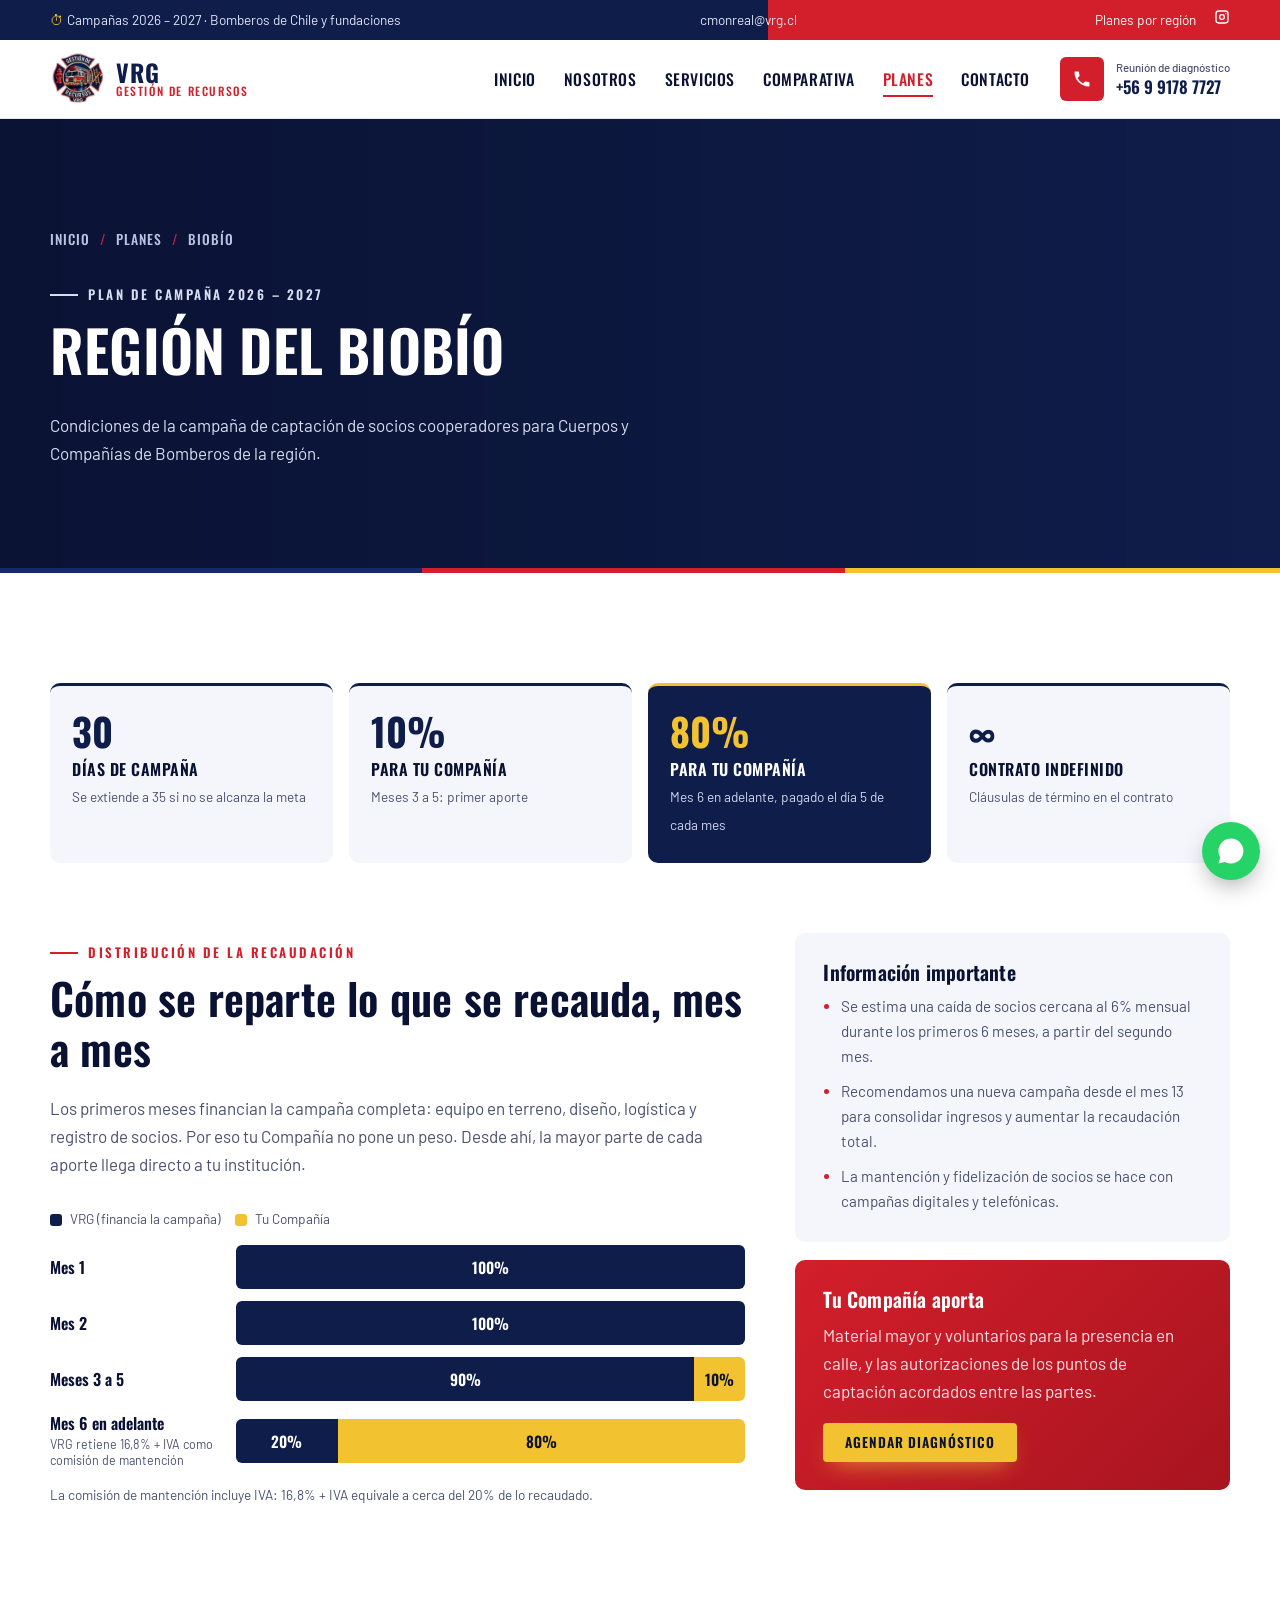
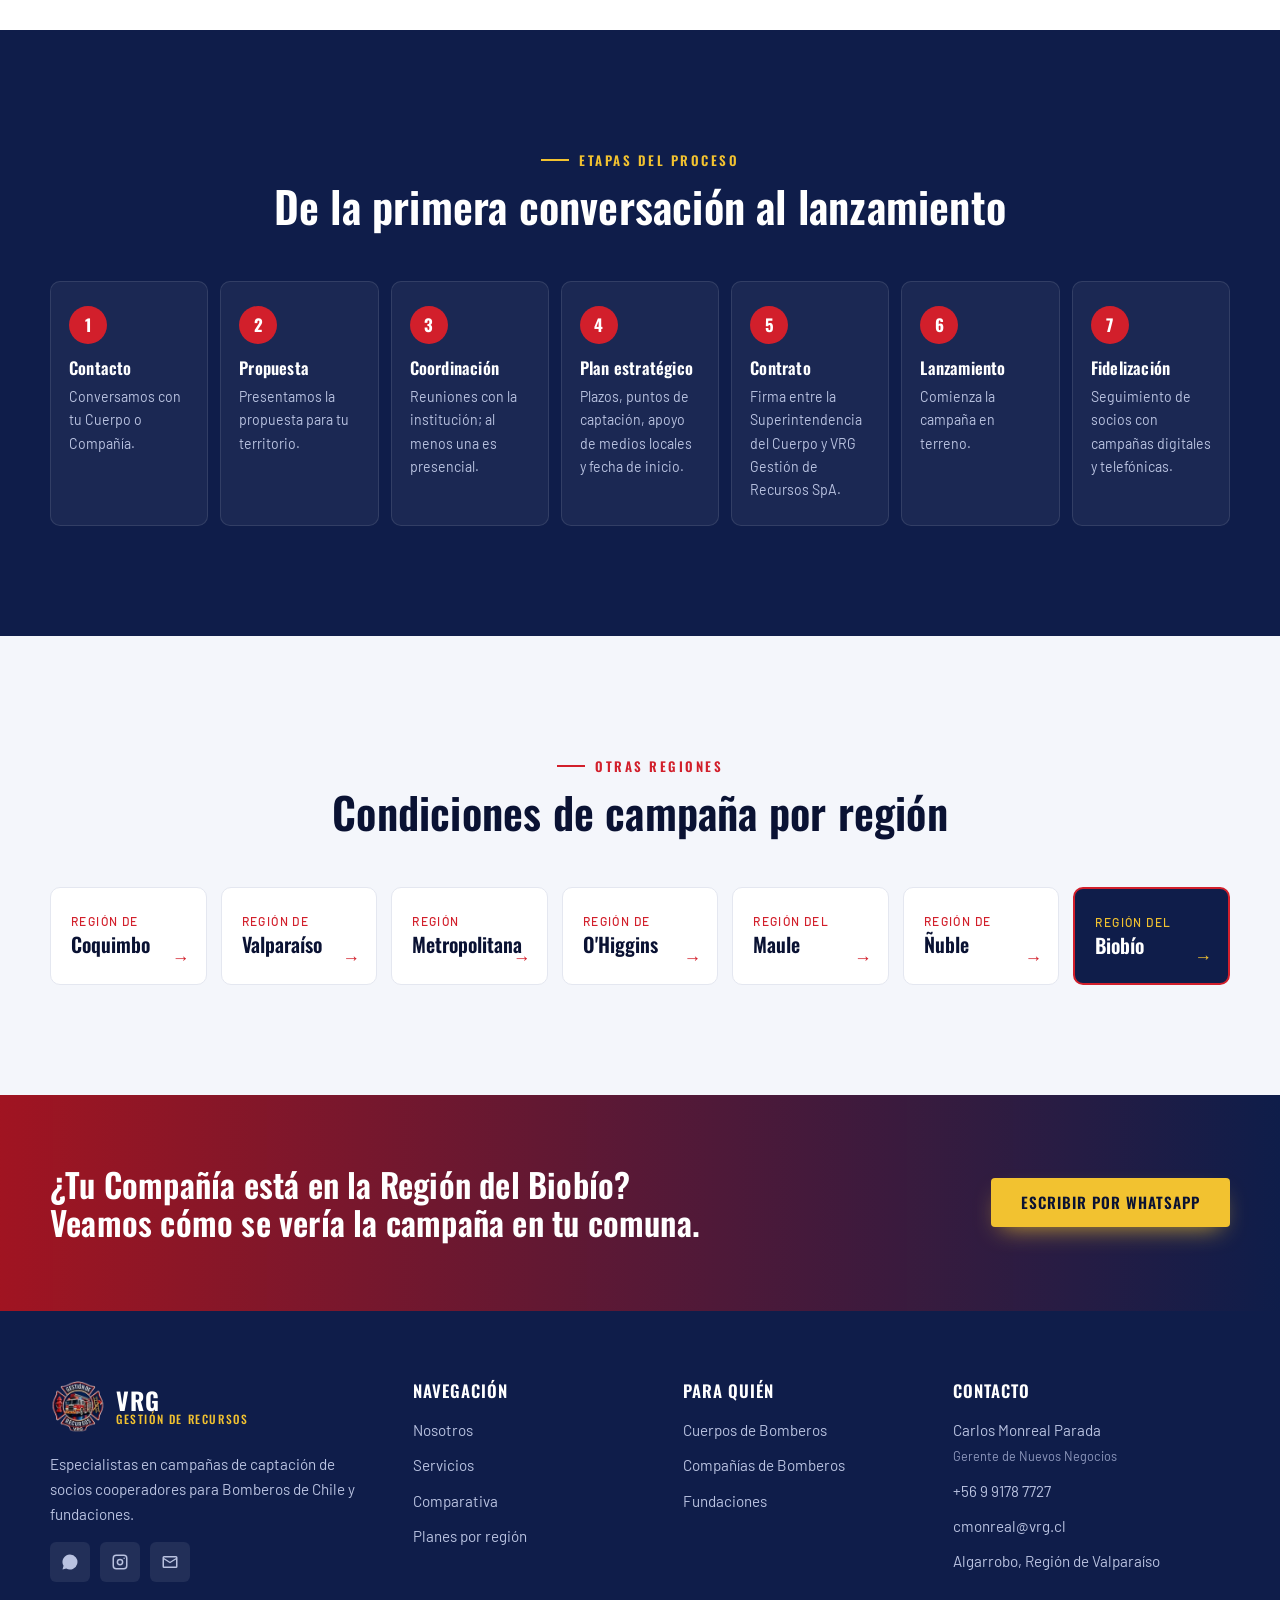
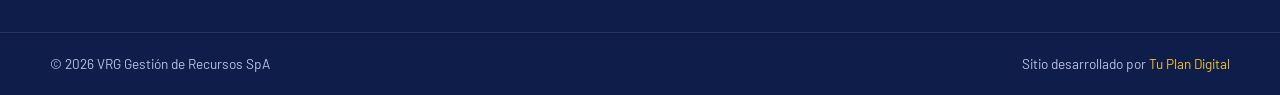
==== commit 901aa7fe: "Corrige texto del primer aporte en páginas por región" ====
--- a/regiones/biobio.html
+++ b/regiones/biobio.html
@@ -66,7 +66,7 @@
   <div class="wrap">
     <ul class="facts">
       <li class="reveal"><b>30</b><span>días de campaña</span><small>Se extiende a 35 si no se alcanza la meta</small></li>
-      <li class="reveal"><b>10%</b><span>para tu Compañía</span><small>Desde el meses 3 a 5</small></li>
+      <li class="reveal"><b>10%</b><span>para tu Compañía</span><small>Meses 3 a 5: primer aporte</small></li>
       <li class="reveal facts__hl"><b>80%</b><span>para tu Compañía</span><small>Mes 6 en adelante, pagado el día 5 de cada mes</small></li>
       <li class="reveal"><b>∞</b><span>contrato indefinido</span><small>Cláusulas de término en el contrato</small></li>
     </ul>
